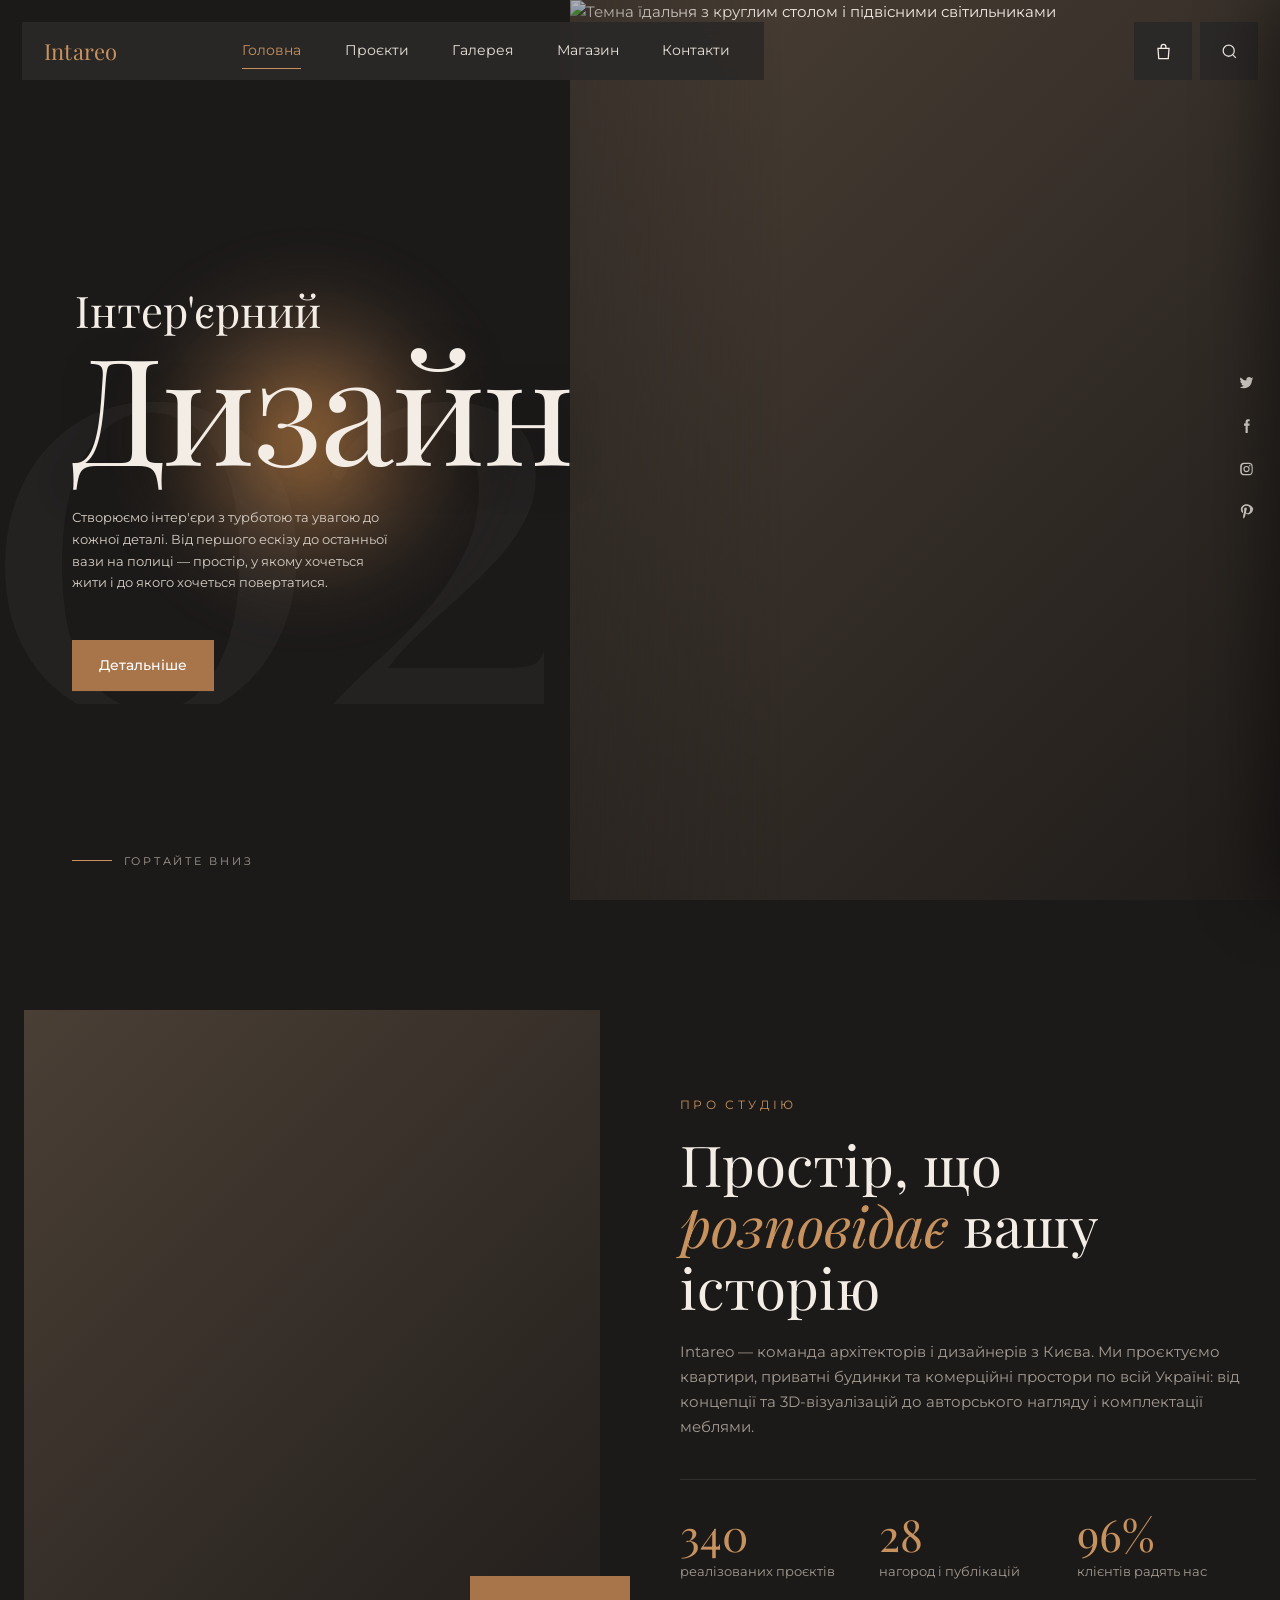
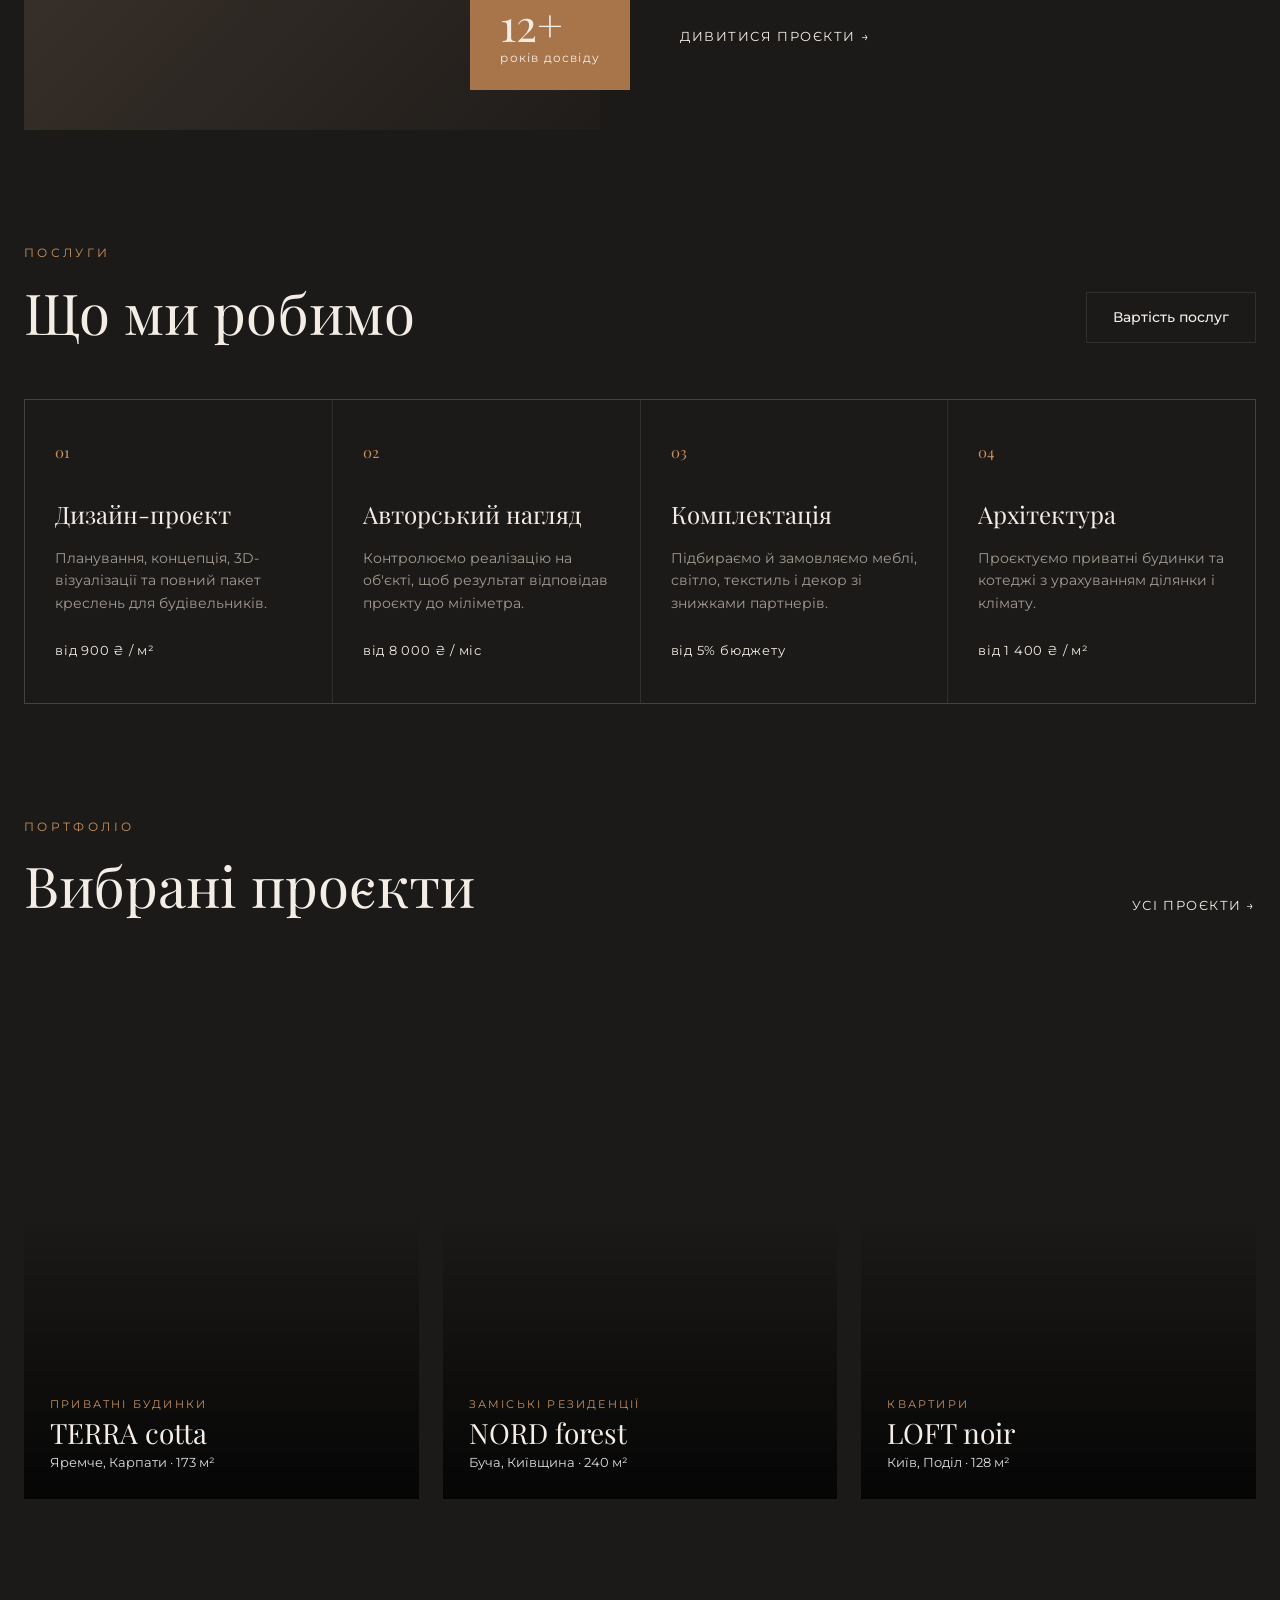
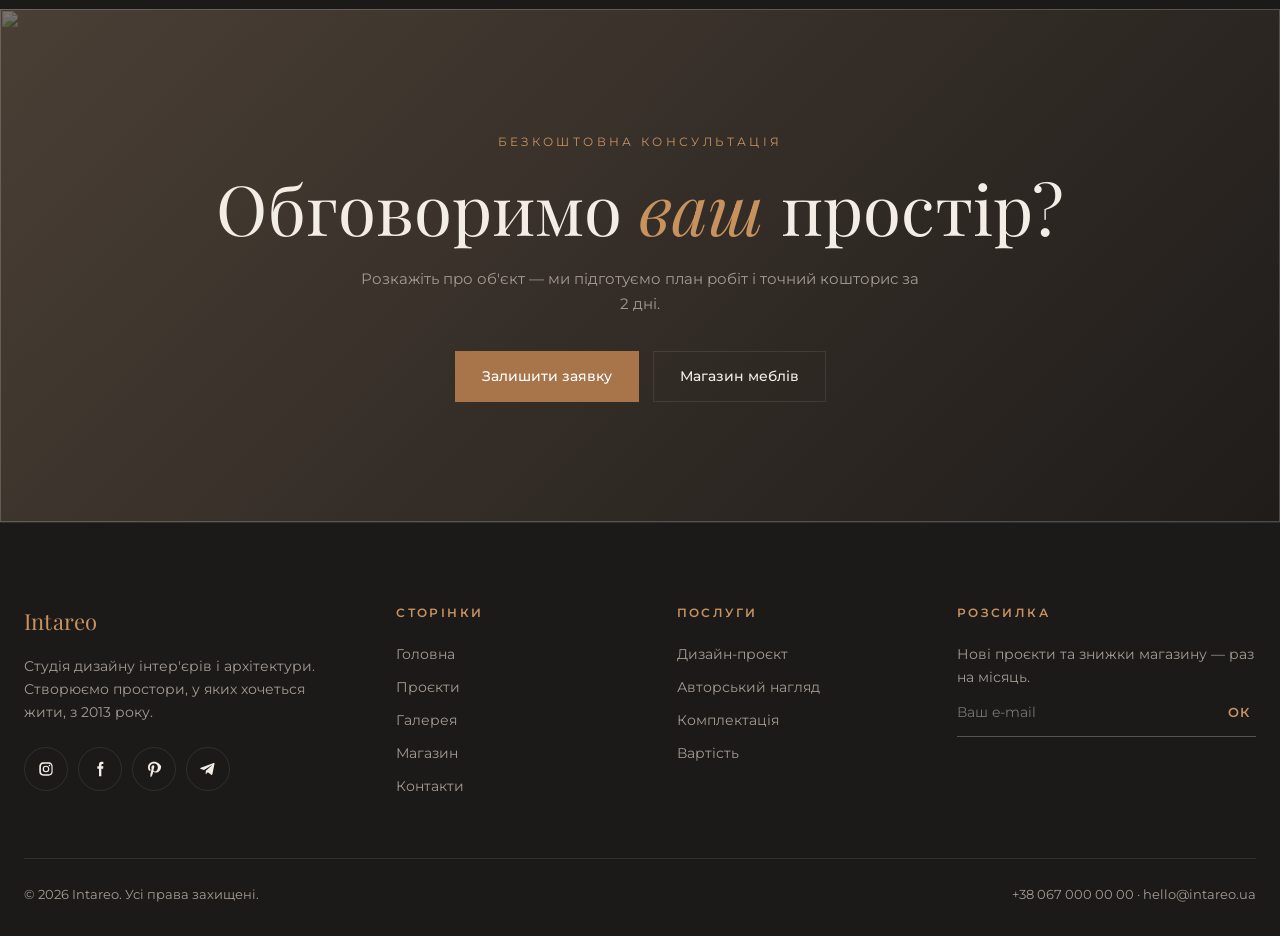
==== index.html @ 6503f54c "Intareo: 5-page interior design studio site Co-Authored-By: Claude Opus 5.5 <noreply@anthropic.com>" ====
<!DOCTYPE html>
<html lang="uk">
<head>
<meta charset="UTF-8">
<meta name="viewport" content="width=device-width, initial-scale=1">
<title>Intareo — дизайн інтер'єру та архітектура</title>
<meta name="description" content="Студія дизайну інтер'єрів Intareo: дизайн-проєкти, авторський нагляд, комплектація меблями. Київ.">
<link rel="preconnect" href="https://fonts.googleapis.com">
<link rel="preconnect" href="https://fonts.gstatic.com" crossorigin>
<link href="https://fonts.googleapis.com/css2?family=Great+Vibes&family=Montserrat:wght@300;400;500;600;700&family=Playfair+Display:ital,wght@0,400;0,500;1,400&display=swap" rel="stylesheet">
<link rel="icon" href="favicon.svg" type="image/svg+xml">
<link rel="stylesheet" href="css/style.css">
</head>
<body data-page="home">
<div id="header"></div>

<main>
  <!-- HERO (референс 1) -->
  <section class="hero">
    <div class="hero-left">
      <span class="hero-num" aria-hidden="true">02</span>
      <div class="hero-glow" aria-hidden="true"></div>
      <div class="hero-content">
        <p class="hero-sub">Інтер'єрний</p>
        <h1 class="hero-title">Дизайн</h1>
        <p class="hero-text">Створюємо інтер'єри з турботою та увагою до кожної деталі. Від першого ескізу до останньої вази на полиці — простір, у якому хочеться жити і до якого хочеться повертатися.</p>
        <a class="btn" href="#about">Детальніше</a>
      </div>
      <div class="scroll-hint"><i></i>Гортайте вниз</div>
    </div>
    <div class="hero-right ph">
      <img src="https://images.unsplash.com/photo-1617806118233-18e1de247200?auto=format&fit=crop&w=1800&q=80" alt="Темна їдальня з круглим столом і підвісними світильниками">
    </div>
  </section>

  <!-- ABOUT -->
  <section class="section" id="about">
    <div class="container about">
      <div class="about-img ph reveal">
        <img src="https://images.unsplash.com/photo-1618221195710-dd6b41faaea6?auto=format&fit=crop&w=1100&q=80" alt="Світла вітальня від студії Intareo" loading="lazy">
        <div class="tag">12+<small>років досвіду</small></div>
      </div>
      <div class="reveal">
        <span class="eyebrow">Про студію</span>
        <h2 class="h2">Простір, що <em>розповідає</em> вашу історію</h2>
        <p class="lead">Intareo — команда архітекторів і дизайнерів з Києва. Ми проєктуємо квартири, приватні будинки та комерційні простори по всій Україні: від концепції та 3D-візуалізацій до авторського нагляду і комплектації меблями.</p>
        <div class="stats">
          <div><b>340</b><span>реалізованих проєктів</span></div>
          <div><b>28</b><span>нагород і публікацій</span></div>
          <div><b>96%</b><span>клієнтів радять нас</span></div>
        </div>
        <a class="link-arrow" href="projects.html">Дивитися проєкти →</a>
      </div>
    </div>
  </section>

  <!-- SERVICES -->
  <section class="section" id="services" style="padding-top:0">
    <div class="container">
      <div class="sec-head reveal">
        <div><span class="eyebrow">Послуги</span><h2 class="h2" style="margin:0">Що ми робимо</h2></div>
        <a class="btn btn--ghost" href="projects.html#pricing">Вартість послуг</a>
      </div>
      <div class="services reveal">
        <div class="service"><span class="num">01</span><h3>Дизайн-проєкт</h3><p>Планування, концепція, 3D-візуалізації та повний пакет креслень для будівельників.</p><span class="price">від 900 ₴ / м²</span></div>
        <div class="service"><span class="num">02</span><h3>Авторський нагляд</h3><p>Контролюємо реалізацію на об'єкті, щоб результат відповідав проєкту до міліметра.</p><span class="price">від 8 000 ₴ / міс</span></div>
        <div class="service"><span class="num">03</span><h3>Комплектація</h3><p>Підбираємо й замовляємо меблі, світло, текстиль і декор зі знижками партнерів.</p><span class="price">від 5% бюджету</span></div>
        <div class="service"><span class="num">04</span><h3>Архітектура</h3><p>Проєктуємо приватні будинки та котеджі з урахуванням ділянки і клімату.</p><span class="price">від 1 400 ₴ / м²</span></div>
      </div>
    </div>
  </section>

  <!-- PROJECTS -->
  <section class="section" style="padding-top:0">
    <div class="container">
      <div class="sec-head reveal">
        <div><span class="eyebrow">Портфоліо</span><h2 class="h2" style="margin:0">Вибрані проєкти</h2></div>
        <a class="link-arrow" href="projects.html">Усі проєкти →</a>
      </div>
      <div class="pcards" id="homeProjects"></div>
    </div>
  </section>

  <!-- CTA -->
  <section class="cta ph">
    <img src="https://images.unsplash.com/photo-1600210492486-724fe5c67fb0?auto=format&fit=crop&w=1800&q=70" alt="" loading="lazy">
    <div class="container reveal">
      <span class="eyebrow">Безкоштовна консультація</span>
      <h2 class="h2">Обговоримо <em>ваш</em> простір?</h2>
      <p class="lead" style="margin:0 auto 34px">Розкажіть про об'єкт — ми підготуємо план робіт і точний кошторис за 2 дні.</p>
      <a class="btn" href="contact.html#form">Залишити заявку</a>
      <a class="btn btn--ghost" href="shop.html" style="margin-left:10px">Магазин меблів</a>
    </div>
  </section>
</main>

<div id="footer"></div>
<script src="js/main.js"></script>
</body>
</html>
---- css/style.css ----
/* ============ INTAREO — interior & architecture studio ============ */
:root{
  --bg:#1c1a19; --bg2:#232120; --panel:#2b2928; --panel2:#333130;
  --line:rgba(255,255,255,.09); --text:#f3ede6; --muted:#a39b92;
  --accent:#a8744a; --accent2:#c8925f; --cream:#f2e6d8;
  --serif:'Playfair Display',Georgia,serif;
  --sans:'Montserrat',system-ui,-apple-system,Segoe UI,sans-serif;
  --script:'Great Vibes',cursive;
  --ease:cubic-bezier(.2,.7,.2,1);
}
*{box-sizing:border-box;margin:0;padding:0}
html{scroll-behavior:smooth}
body{background:var(--bg);color:var(--text);font-family:var(--sans);font-size:15px;line-height:1.65;overflow-x:hidden;-webkit-font-smoothing:antialiased}
body.lock{overflow:hidden}
img{display:block;max-width:100%}
a{color:inherit;text-decoration:none}
button,input,select,textarea{font:inherit;color:inherit}
button{background:none;border:0;cursor:pointer}
.ph{background:#3a332d linear-gradient(135deg,#4a3f35,#1f1c1a)}
img.broken{opacity:0}
.container{width:min(1240px,100% - 48px);margin-inline:auto}
.section{padding:110px 0}
.eyebrow{display:inline-block;font-size:12px;letter-spacing:.28em;text-transform:uppercase;color:var(--accent2);margin-bottom:18px}
.h2{font-family:var(--serif);font-weight:400;font-size:clamp(34px,4.4vw,60px);line-height:1.1;margin-bottom:22px}
.h2 em{font-style:italic;color:var(--accent2)}
.lead{color:var(--muted);max-width:560px}
.sec-head{display:flex;justify-content:space-between;align-items:flex-end;gap:30px;margin-bottom:56px;flex-wrap:wrap}

/* buttons */
.btn{display:inline-flex;align-items:center;gap:10px;background:var(--accent);color:#fff;padding:13px 26px;font-size:14px;font-weight:500;transition:background .25s,transform .25s;border:1px solid var(--accent)}
.btn:hover{background:var(--accent2);border-color:var(--accent2);transform:translateY(-2px)}
.btn--ghost{background:transparent;color:var(--text);border-color:var(--line)}
.btn--ghost:hover{background:var(--text);color:var(--bg);border-color:var(--text)}
.btn--block{width:100%;justify-content:center}
.link-arrow{display:inline-flex;align-items:center;gap:10px;font-size:13px;letter-spacing:.12em;text-transform:uppercase;transition:gap .25s,color .25s}
.link-arrow:hover{gap:16px;color:var(--accent2)}

/* ============ HEADER (variant 1) ============ */
.site-header{position:fixed;top:22px;left:22px;right:22px;z-index:50;display:flex;justify-content:space-between;align-items:flex-start;pointer-events:none;transition:top .35s var(--ease)}
.site-header>*{pointer-events:auto}
.hbar{display:flex;align-items:center;justify-content:space-between;width:min(800px,58vw);height:58px;padding:0 34px 0 22px;background:rgba(43,41,40,.94);backdrop-filter:blur(10px);transition:box-shadow .3s}
.logo{font-family:var(--serif);font-size:22px;color:var(--accent2);letter-spacing:.01em}
.nav{display:flex;gap:clamp(18px,3.4vw,56px)}
.nav a{font-size:14px;color:#e9e2da;position:relative;padding:4px 0;transition:color .2s}
.nav a::after{content:"";position:absolute;left:0;bottom:-2px;width:100%;height:1px;background:var(--accent2);transform:scaleX(0);transform-origin:left;transition:transform .3s var(--ease)}
.nav a:hover,.nav a.active{color:var(--accent2)}
.nav a:hover::after,.nav a.active::after{transform:scaleX(1)}
.hactions{display:flex;gap:8px}
.hbtn{width:58px;height:58px;display:grid;place-items:center;background:rgba(43,41,40,.94);backdrop-filter:blur(10px);position:relative;transition:background .25s}
.hbtn:hover{background:var(--accent)}
.hbtn svg{width:19px;height:19px}
.badge{position:absolute;top:10px;right:9px;min-width:17px;height:17px;padding:0 4px;border-radius:9px;background:var(--accent2);color:#fff;font-size:10px;font-weight:600;display:grid;place-items:center;transition:transform .3s}
.badge.bump{transform:scale(1.4)}
.badge[data-n="0"]{display:none}
.burger{display:none;width:40px;height:40px;flex-direction:column;justify-content:center;gap:6px;align-items:flex-end}
.burger span{display:block;height:1.5px;width:24px;background:var(--text);transition:transform .3s,opacity .3s,width .3s}
.burger span:last-child{width:16px}
.scrolled .site-header{top:10px}
.scrolled .hbar{box-shadow:0 12px 30px rgba(0,0,0,.35)}

/* socials (vertical, right) */
.socials{position:fixed;right:26px;top:50%;transform:translateY(-50%);z-index:40;display:flex;flex-direction:column;gap:18px}
.socials a{opacity:.9;transition:opacity .2s,transform .2s;display:block}
.socials a:hover{opacity:1;transform:scale(1.2);color:var(--accent2)}
.socials svg{width:15px;height:15px;fill:currentColor}

/* ============ HOME HERO (ref 1) ============ */
.hero{position:relative;display:grid;grid-template-columns:44.5% 1fr;height:100vh;min-height:640px;max-height:1000px;background:var(--bg)}
.hero-left{position:relative;overflow:visible;z-index:2}
.hero-num{position:absolute;left:-2vw;top:50%;transform:translateY(-46%);font-family:var(--serif);font-size:min(46vw,72vh);line-height:.8;color:rgba(255,255,255,.035);letter-spacing:-.04em;pointer-events:none;user-select:none;white-space:nowrap;overflow:hidden;max-width:100%}
.hero-glow{position:absolute;left:24%;top:30%;width:340px;height:340px;border-radius:50%;background:radial-gradient(circle,rgba(200,135,70,.85) 0%,rgba(168,116,74,.35) 35%,transparent 70%);filter:blur(30px);pointer-events:none;animation:glow 6s ease-in-out infinite alternate}
@keyframes glow{to{transform:translate(20px,-14px) scale(1.08);opacity:.85}}
.hero-content{position:absolute;left:clamp(24px,5.6vw,80px);top:50%;transform:translateY(-40%);width:max-content}
.hero-sub{font-family:var(--serif);font-size:clamp(30px,3.4vw,52px);line-height:1;margin-bottom:-.05em;padding-left:.08em}
.hero-title{font-family:var(--serif);font-weight:400;font-size:clamp(90px,11.6vw,186px);line-height:1;letter-spacing:-.015em;white-space:nowrap;text-shadow:0 10px 40px rgba(0,0,0,.25)}
.hero-text{max-width:320px;font-size:12.5px;line-height:1.75;color:#d8d0c7;margin:28px 0 46px}
.hero-right{position:relative;overflow:hidden}
.hero-right img{width:100%;height:100%;object-fit:cover;transform:scale(1.06);animation:heroZoom 14s ease-out forwards}
@keyframes heroZoom{to{transform:scale(1)}}
.hero-right::after{content:"";position:absolute;inset:0;background:linear-gradient(90deg,rgba(28,26,25,.35),transparent 30%)}
.scroll-hint{position:absolute;left:clamp(24px,5.6vw,80px);bottom:30px;font-size:11px;letter-spacing:.25em;text-transform:uppercase;color:var(--muted);display:flex;align-items:center;gap:12px;z-index:3}
.scroll-hint i{display:block;width:40px;height:1px;background:var(--muted);position:relative;overflow:hidden}
.scroll-hint i::after{content:"";position:absolute;inset:0;background:var(--accent2);animation:line 2s infinite}
@keyframes line{from{transform:translateX(-100%)}to{transform:translateX(100%)}}

/* about */
.about{display:grid;grid-template-columns:1fr 1fr;gap:80px;align-items:center}
.about-img{position:relative;aspect-ratio:4/5}
.about-img img{width:100%;height:100%;object-fit:cover}
.about-img .tag{position:absolute;right:-30px;bottom:40px;background:var(--accent);padding:26px 30px;font-family:var(--serif);font-size:44px;line-height:1}
.about-img .tag small{display:block;font-family:var(--sans);font-size:12px;letter-spacing:.1em;margin-top:6px}
.stats{display:grid;grid-template-columns:repeat(3,1fr);gap:20px;margin:40px 0;border-top:1px solid var(--line);padding-top:30px}
.stats b{display:block;font-family:var(--serif);font-size:44px;font-weight:400;color:var(--accent2);line-height:1.1}
.stats span{font-size:13px;color:var(--muted)}

/* services */
.services{display:grid;grid-template-columns:repeat(4,1fr);gap:1px;background:var(--line);border:1px solid var(--line)}
.service{background:var(--bg);padding:40px 30px;transition:background .3s;cursor:default}
.service:hover{background:var(--panel)}
.service .num{font-family:var(--serif);font-size:15px;color:var(--accent2)}
.service h3{font-family:var(--serif);font-weight:400;font-size:24px;margin:30px 0 12px}
.service p{font-size:13.5px;color:var(--muted);margin-bottom:24px}
.service .price{font-size:13px;letter-spacing:.06em}

/* project cards */
.pcards{display:grid;grid-template-columns:repeat(3,1fr);gap:24px}
.pcard{position:relative;overflow:hidden;aspect-ratio:3/4;display:block;cursor:pointer}
.pcard img{width:100%;height:100%;object-fit:cover;transition:transform .8s var(--ease)}
.pcard:hover img{transform:scale(1.07)}
.pcard::after{content:"";position:absolute;inset:0;background:linear-gradient(180deg,transparent 45%,rgba(0,0,0,.8))}
.pcard .info{position:absolute;left:26px;right:26px;bottom:24px;z-index:2}
.pcard .info small{font-size:11px;letter-spacing:.2em;text-transform:uppercase;color:var(--accent2)}
.pcard .info h3{font-family:var(--serif);font-weight:400;font-size:28px;line-height:1.2}
.pcard .info span{font-size:13px;color:#ddd}
.pcard.is-active{outline:2px solid var(--accent2);outline-offset:4px}

/* CTA */
.cta{position:relative;overflow:hidden;padding:120px 0;text-align:center}
.cta img{position:absolute;inset:0;width:100%;height:100%;object-fit:cover;opacity:.28}
.cta .container{position:relative}
.cta .h2{font-size:clamp(38px,5.4vw,76px)}

/* ============ PAGE HERO (inner pages) ============ */
.page-hero{position:relative;padding:190px 0 80px;overflow:hidden}
.page-hero .bignum{position:absolute;right:4vw;top:50%;transform:translateY(-40%);font-family:var(--serif);font-size:min(30vw,380px);line-height:.8;color:rgba(255,255,255,.035);pointer-events:none}
.page-hero .glow{position:absolute;left:10%;top:40%;width:300px;height:300px;border-radius:50%;background:radial-gradient(circle,rgba(200,135,70,.5),transparent 70%);filter:blur(40px)}
.page-hero h1{position:relative;font-family:var(--serif);font-weight:400;font-size:clamp(60px,9vw,140px);line-height:1}
.page-hero h1 small{display:block;font-size:.32em;margin-bottom:6px}
.page-hero p{position:relative;color:var(--muted);max-width:520px;margin-top:20px}
.crumbs{position:relative;font-size:12px;letter-spacing:.15em;text-transform:uppercase;color:var(--muted);margin-bottom:26px}
.crumbs a:hover{color:var(--accent2)}

/* ============ GALLERY ============ */
.filters{display:flex;flex-wrap:wrap;gap:10px;margin-bottom:40px}
.chip{padding:10px 20px;border:1px solid var(--line);font-size:13px;transition:all .25s}
.chip:hover{border-color:var(--accent2);color:var(--accent2)}
.chip.active{background:var(--accent);border-color:var(--accent);color:#fff}
.masonry{columns:3;column-gap:20px}
.gitem{break-inside:avoid;margin-bottom:20px;position:relative;overflow:hidden;cursor:zoom-in;display:block;width:100%;text-align:left}
.gitem img{width:100%;height:auto;transition:transform .7s var(--ease)}
.gitem:hover img{transform:scale(1.05)}
.gitem .cap{position:absolute;left:0;right:0;bottom:0;padding:40px 20px 16px;background:linear-gradient(transparent,rgba(0,0,0,.75));opacity:0;transform:translateY(10px);transition:all .35s}
.gitem:hover .cap{opacity:1;transform:none}
.gitem .cap b{display:block;font-family:var(--serif);font-weight:400;font-size:20px}
.gitem .cap span{font-size:12px;color:var(--accent2);letter-spacing:.1em;text-transform:uppercase}
.gitem.hide{display:none}

.lightbox{position:fixed;inset:0;z-index:100;background:rgba(10,9,9,.95);display:flex;align-items:center;justify-content:center;opacity:0;visibility:hidden;transition:opacity .3s,visibility .3s}
.lightbox.open{opacity:1;visibility:visible}
.lightbox img{max-width:86vw;max-height:80vh;object-fit:contain;box-shadow:0 30px 80px rgba(0,0,0,.6)}
.lb-cap{position:absolute;bottom:26px;left:0;right:0;text-align:center;font-family:var(--serif);font-size:20px}
.lb-cap small{display:block;font-family:var(--sans);font-size:12px;color:var(--muted);letter-spacing:.15em}
.lb-btn{position:absolute;width:56px;height:56px;display:grid;place-items:center;border:1px solid var(--line);transition:background .25s}
.lb-btn:hover{background:var(--accent);border-color:var(--accent)}
.lb-btn svg{width:20px;height:20px}
.lb-close{top:24px;right:24px}
.lb-prev{left:24px;top:50%;transform:translateY(-50%)}
.lb-next{right:24px;top:50%;transform:translateY(-50%)}

/* ============ SHOP ============ */
.shopbar{display:flex;justify-content:space-between;align-items:center;gap:20px;flex-wrap:wrap;margin-bottom:40px}
.shopbar .filters{margin:0}
.select{background:var(--panel);border:1px solid var(--line);padding:11px 16px;font-size:13px;outline:none;cursor:pointer}
.products{display:grid;grid-template-columns:repeat(4,1fr);gap:24px}
.product{background:var(--bg2);display:flex;flex-direction:column;transition:transform .35s var(--ease)}
.product:hover{transform:translateY(-6px)}
.product .pimg{position:relative;aspect-ratio:1;overflow:hidden}
.product .pimg img{width:100%;height:100%;object-fit:cover;transition:transform .7s var(--ease)}
.product:hover .pimg img{transform:scale(1.06)}
.product .ptag{position:absolute;top:14px;left:14px;background:var(--accent);font-size:11px;padding:4px 10px;letter-spacing:.08em;text-transform:uppercase}
.product .pbody{padding:20px 20px 22px;display:flex;flex-direction:column;flex:1}
.product .pcat{font-size:11px;letter-spacing:.18em;text-transform:uppercase;color:var(--muted)}
.product h3{font-family:var(--serif);font-weight:400;font-size:21px;margin:4px 0 14px}
.product .prow{display:flex;justify-content:space-between;align-items:center;margin-top:auto;gap:10px}
.product .price{font-size:16px;font-weight:600}
.product .price s{font-size:12px;color:var(--muted);font-weight:400;margin-left:6px}
.addbtn{padding:10px 14px;font-size:12.5px;background:transparent;border:1px solid var(--accent);color:var(--accent2);transition:all .25s;white-space:nowrap}
.addbtn:hover,.addbtn.added{background:var(--accent);color:#fff}
.empty{grid-column:1/-1;text-align:center;color:var(--muted);padding:60px 0}

/* cart drawer */
.overlay{position:fixed;inset:0;z-index:90;background:rgba(0,0,0,.55);opacity:0;visibility:hidden;transition:all .3s}
.overlay.open{opacity:1;visibility:visible}
.drawer{position:fixed;top:0;right:0;bottom:0;z-index:95;width:min(430px,100%);background:var(--bg2);display:flex;flex-direction:column;transform:translateX(100%);transition:transform .4s var(--ease);box-shadow:-20px 0 60px rgba(0,0,0,.4)}
.drawer.open{transform:none}
.drawer-head{display:flex;justify-content:space-between;align-items:center;padding:26px 28px;border-bottom:1px solid var(--line)}
.drawer-head h3{font-family:var(--serif);font-weight:400;font-size:26px}
.xbtn{width:40px;height:40px;display:grid;place-items:center;border:1px solid var(--line);transition:background .2s}
.xbtn:hover{background:var(--accent);border-color:var(--accent)}
.xbtn svg{width:16px;height:16px}
.drawer-body{flex:1;overflow-y:auto;padding:10px 28px}
.citem{display:grid;grid-template-columns:72px 1fr auto;gap:14px;align-items:center;padding:16px 0;border-bottom:1px solid var(--line)}
.citem img{width:72px;height:72px;object-fit:cover}
.citem h4{font-family:var(--serif);font-weight:400;font-size:17px;line-height:1.2}
.citem .cp{font-size:13px;color:var(--muted)}
.qty{display:inline-flex;align-items:center;border:1px solid var(--line);margin-top:6px}
.qty button{width:28px;height:28px;transition:background .2s}
.qty button:hover{background:var(--accent)}
.qty span{min-width:28px;text-align:center;font-size:13px}
.rm{font-size:12px;color:var(--muted);text-decoration:underline;transition:color .2s}
.rm:hover{color:#e07a5f}
.cart-empty{text-align:center;color:var(--muted);padding:60px 0}
.cart-empty .btn{margin-top:20px}
.drawer-foot{padding:22px 28px 28px;border-top:1px solid var(--line)}
.total{display:flex;justify-content:space-between;font-size:18px;margin-bottom:18px}
.total b{font-family:var(--serif);font-size:24px;font-weight:400;color:var(--accent2)}
.checkout{display:none;gap:10px;flex-direction:column;margin-bottom:14px}
.checkout.show{display:flex}

/* ============ FORMS ============ */
.field{display:flex;flex-direction:column;gap:6px;margin-bottom:18px}
.field label{font-size:12px;letter-spacing:.12em;text-transform:uppercase;color:var(--muted)}
.input{width:100%;background:transparent;border:0;border-bottom:1px solid rgba(255,255,255,.2);padding:12px 0;outline:none;font-size:15px;transition:border-color .25s}
.input:focus{border-color:var(--accent2)}
select.input{cursor:pointer}
select.input option{background:var(--bg2)}
textarea.input{resize:vertical;min-height:110px}
.input.err{border-color:#e07a5f}
.ferr{font-size:12px;color:#e07a5f;min-height:0}
.check{display:flex;gap:10px;align-items:flex-start;font-size:13px;color:var(--muted);margin:6px 0 24px;cursor:pointer}
.check input{accent-color:var(--accent);margin-top:4px}
.check.err{color:#e07a5f}
.row2{display:grid;grid-template-columns:1fr 1fr;gap:24px}
.drawer .input{border:1px solid rgba(255,255,255,.15);padding:11px 14px;font-size:14px}

/* ============ CONTACT ============ */
.contact-grid{display:grid;grid-template-columns:.9fr 1.1fr;gap:80px}
.cinfo{display:flex;flex-direction:column;gap:30px}
.cinfo-item small{display:block;font-size:12px;letter-spacing:.18em;text-transform:uppercase;color:var(--accent2);margin-bottom:6px}
.cinfo-item a,.cinfo-item p{font-family:var(--serif);font-size:24px;line-height:1.35}
.cinfo-item a:hover{color:var(--accent2)}
.soc-row{display:flex;gap:10px}
.soc-row a{width:44px;height:44px;border:1px solid var(--line);border-radius:50%;display:grid;place-items:center;transition:all .25s}
.soc-row a:hover{background:var(--accent);border-color:var(--accent)}
.soc-row svg{width:16px;height:16px;fill:currentColor}
.form-card{background:var(--bg2);padding:50px}
.form-card h3{font-family:var(--serif);font-weight:400;font-size:32px;margin-bottom:8px}
.form-card>p{color:var(--muted);margin-bottom:30px;font-size:14px}
.success{display:none;text-align:center;padding:40px 0}
.success.show{display:block}
.success .ok{width:76px;height:76px;border-radius:50%;background:var(--accent);display:grid;place-items:center;margin:0 auto 22px}
.success .ok svg{width:34px;height:34px}
.map{margin-top:90px;height:420px;filter:grayscale(1) invert(.92) contrast(.85);border:0;width:100%}
.faq{max-width:860px;margin-inline:auto}
.faq-item{border-bottom:1px solid var(--line)}
.faq-q{width:100%;display:flex;justify-content:space-between;align-items:center;gap:20px;text-align:left;padding:24px 0;font-family:var(--serif);font-size:21px;transition:color .2s}
.faq-q:hover{color:var(--accent2)}
.faq-q i{flex:none;width:30px;height:30px;border:1px solid var(--line);border-radius:50%;position:relative;transition:transform .3s,background .3s}
.faq-q i::before,.faq-q i::after{content:"";position:absolute;left:50%;top:50%;width:11px;height:1px;background:currentColor;transform:translate(-50%,-50%)}
.faq-q i::after{transform:translate(-50%,-50%) rotate(90deg)}
.faq-item.open .faq-q i{transform:rotate(45deg);background:var(--accent);border-color:var(--accent)}
.faq-a{display:grid;grid-template-rows:0fr;transition:grid-template-rows .35s var(--ease)}
.faq-a>div{overflow:hidden;color:var(--muted)}
.faq-item.open .faq-a{grid-template-rows:1fr}
.faq-a p{padding-bottom:24px}

/* ============ PROJECTS PAGE (ref 2) ============ */
.page-projects .socials{display:none}
.pill-header{position:absolute;top:44px;left:44px;right:44px;z-index:50;display:grid;grid-template-columns:1fr auto 1fr;align-items:center;gap:20px}
.pills{display:flex;gap:8px}
.pill{height:38px;padding:0 20px;display:inline-flex;align-items:center;border:1px solid rgba(255,255,255,.6);border-radius:30px;font-size:10.5px;font-weight:600;letter-spacing:.06em;text-transform:uppercase;color:#fff;transition:all .25s;white-space:nowrap}
.pill:hover{background:rgba(255,255,255,.14)}
.pill.active{background:#fff;color:#1c1a19;border-color:#fff}
.plogo{display:flex;align-items:center;gap:10px;color:#fff}
.plogo .grid{display:grid;grid-template-columns:repeat(3,7px);gap:3px}
.plogo .grid i{width:7px;height:7px;background:#fff;display:block}
.plogo b{font-size:13px;font-weight:700;letter-spacing:.04em;line-height:1}
.plogo small{display:block;font-family:var(--serif);font-style:italic;font-size:12px;font-weight:400}
.pright{display:flex;justify-content:flex-end;align-items:center;gap:34px;font-size:10.5px;font-weight:600;letter-spacing:.06em;text-transform:uppercase;color:#fff}
.pright a{display:inline-flex;align-items:center;gap:10px;transition:color .2s}
.pright a:hover{color:var(--cream)}
.pright a:hover svg{transform:translateX(5px)}
.pright svg{width:30px;height:12px;transition:transform .25s}
.pill-header .burger{display:none}

.terra{padding:16px;background:var(--bg)}
.terra-frame{position:relative;height:calc(100vh - 32px);min-height:660px;max-height:980px;border-radius:26px;overflow:hidden;background:#2b2b2c}
.t-layer{position:absolute;inset:0}
.t-layer img{width:100%;height:100%;object-fit:cover;object-position:center 60%}
.t-layer::after{content:"";position:absolute;inset:0;background:linear-gradient(180deg,rgba(20,20,22,.55) 0%,rgba(20,20,22,.2) 40%,rgba(20,20,22,.35) 80%,rgba(20,20,22,.75) 100%)}
.t-front{clip-path:inset(54% 0 0 0);z-index:3}
.t-big{position:absolute;z-index:2;left:50%;top:23%;transform:translateX(-50%);font-family:var(--sans);font-weight:500;font-size:clamp(110px,22.5vw,350px);line-height:.78;letter-spacing:-.025em;color:var(--cream);white-space:nowrap;pointer-events:none}
.t-script{position:absolute;z-index:4;right:7%;top:51%;font-family:var(--script);font-size:clamp(70px,10.5vw,170px);line-height:1;color:var(--cream);pointer-events:none;text-shadow:0 6px 30px rgba(0,0,0,.35)}
.t-studio{position:absolute;z-index:4;left:7.5%;top:20%;font-size:11px;color:rgba(255,255,255,.8)}
.t-year{position:absolute;z-index:4;left:59%;top:18.5%;font-size:11px;line-height:1.5;color:rgba(255,255,255,.8)}
.t-tags{position:absolute;z-index:4;right:3.5%;top:21%;font-size:11px;line-height:1.75;color:#fff;list-style:none}
.t-tags li::before{content:"— "}
.t-info{position:absolute;z-index:5;left:29%;top:64%;padding:16px 18px;min-width:250px;border:1px solid rgba(255,255,255,.25);border-radius:12px;background:rgba(40,40,42,.35);backdrop-filter:blur(10px);font-size:10.5px;line-height:1.6;color:#e8e8e8}
.t-info b{color:#fff}
.t-desc{position:absolute;z-index:5;right:3.5%;bottom:5%;display:grid;grid-template-columns:1fr 1fr;gap:30px;width:min(560px,44%);font-size:10.5px;line-height:1.6;color:rgba(255,255,255,.85)}
.t-social{position:absolute;z-index:5;left:3%;bottom:5%;display:flex;gap:14px}
.t-social a{width:22px;height:22px;display:grid;place-items:center;color:#fff;transition:transform .2s,color .2s}
.t-social a:hover{transform:scale(1.2);color:var(--cream)}
.t-social svg{width:20px;height:20px;fill:currentColor}
.t-dot{position:absolute;z-index:6;width:14px;height:14px;border-radius:50%;background:rgba(255,255,255,.85);box-shadow:0 0 0 4px rgba(255,255,255,.25)}
.t-dot::before{content:"";position:absolute;inset:-6px;border-radius:50%;border:1px solid rgba(255,255,255,.6);animation:pulse 2s infinite}
@keyframes pulse{from{transform:scale(.6);opacity:1}to{transform:scale(1.8);opacity:0}}
.t-dot .tip{position:absolute;bottom:26px;left:50%;transform:translate(-50%,6px);background:rgba(25,25,27,.9);backdrop-filter:blur(6px);padding:8px 12px;border-radius:8px;font-size:11px;white-space:nowrap;opacity:0;visibility:hidden;transition:all .25s;color:#fff}
.t-dot:hover .tip,.t-dot.open .tip{opacity:1;visibility:visible;transform:translate(-50%,0)}
.t-arcs{position:absolute;z-index:4;left:0;bottom:-60px;width:320px;height:200px;pointer-events:none}
.t-arcs i{position:absolute;border-radius:50%;background:#2a2a2c}
.t-nav{position:absolute;z-index:6;left:50%;bottom:4.5%;transform:translateX(-50%);display:flex;align-items:center;gap:14px;font-size:12px;letter-spacing:.1em;color:#fff}
.t-nav button{width:38px;height:38px;border-radius:50%;border:1px solid rgba(255,255,255,.5);display:grid;place-items:center;transition:all .25s}
.t-nav button:hover{background:#fff;color:#1c1a19}
.t-nav svg{width:14px;height:14px}
.t-anim{transition:opacity .45s,transform .6s var(--ease)}
.t-swap .t-anim{opacity:0}
.t-swap .t-big{transform:translate(-50%,20px)}
.t-swap .t-layer img{transform:scale(1.04)}
.t-layer img{transition:transform 1.2s var(--ease)}

/* pricing */
.plans{display:grid;grid-template-columns:repeat(3,1fr);gap:24px}
.plan{border:1px solid var(--line);padding:44px 36px;display:flex;flex-direction:column;transition:border-color .3s,transform .3s}
.plan:hover{border-color:var(--accent);transform:translateY(-6px)}
.plan.featured{background:var(--bg2);border-color:var(--accent)}
.plan small{font-size:12px;letter-spacing:.2em;text-transform:uppercase;color:var(--accent2)}
.plan h3{font-family:var(--serif);font-weight:400;font-size:30px;margin:10px 0 6px}
.plan .pp{font-family:var(--serif);font-size:44px;line-height:1.1;margin:16px 0 4px}
.plan .pp span{font-family:var(--sans);font-size:14px;color:var(--muted)}
.plan ul{list-style:none;margin:24px 0 34px;display:flex;flex-direction:column;gap:12px;font-size:14px;color:#d6cec5}
.plan li::before{content:"✓";color:var(--accent2);margin-right:10px}
.plan .btn{margin-top:auto;justify-content:center}

/* ============ SEARCH ============ */
.search{position:fixed;inset:0;z-index:110;background:rgba(22,20,19,.97);display:flex;flex-direction:column;align-items:center;padding:16vh 24px 40px;opacity:0;visibility:hidden;transition:all .3s}
.search.open{opacity:1;visibility:visible}
.search .xbtn{position:absolute;top:24px;right:24px;width:56px;height:56px}
.search-box{width:min(760px,100%);position:relative}
.search-box input{width:100%;background:transparent;border:0;border-bottom:1px solid rgba(255,255,255,.3);font-family:var(--serif);font-size:clamp(28px,4vw,48px);padding:12px 50px 12px 0;outline:none}
.search-box input:focus{border-color:var(--accent2)}
.search-box svg{position:absolute;right:0;top:50%;transform:translateY(-50%);width:28px;height:28px;color:var(--muted)}
.search-hint{width:min(760px,100%);font-size:12px;color:var(--muted);margin-top:12px;letter-spacing:.05em}
.results{width:min(760px,100%);margin-top:30px;overflow-y:auto;max-height:52vh}
.res{display:flex;justify-content:space-between;align-items:center;gap:20px;padding:16px 4px;border-bottom:1px solid var(--line);transition:padding .25s,color .25s}
.res:hover,.res.focus{padding-left:14px;color:var(--accent2)}
.res b{font-family:var(--serif);font-weight:400;font-size:20px}
.res small{font-size:11px;letter-spacing:.15em;text-transform:uppercase;color:var(--muted)}
.res-empty{color:var(--muted);padding:20px 4px}

/* ============ FOOTER ============ */
.footer{border-top:1px solid var(--line);padding:80px 0 30px;background:var(--bg)}
.fgrid{display:grid;grid-template-columns:1.4fr 1fr 1fr 1.3fr;gap:50px}
.fgrid h4{font-size:12px;letter-spacing:.2em;text-transform:uppercase;color:var(--accent2);margin-bottom:20px;font-weight:600}
.fgrid ul{list-style:none;display:flex;flex-direction:column;gap:10px;font-size:14px;color:var(--muted)}
.fgrid ul a:hover{color:var(--text)}
.fabout p{color:var(--muted);font-size:14px;margin:16px 0 22px;max-width:300px}
.subscribe{display:flex;border-bottom:1px solid rgba(255,255,255,.25)}
.subscribe input{flex:1;background:transparent;border:0;outline:none;padding:12px 0;font-size:14px;min-width:0}
.subscribe button{padding:0 6px;color:var(--accent2);font-size:13px;font-weight:600;letter-spacing:.08em;text-transform:uppercase}
.subscribe button:hover{color:var(--text)}
.fbottom{display:flex;justify-content:space-between;gap:20px;flex-wrap:wrap;margin-top:60px;padding-top:26px;border-top:1px solid var(--line);font-size:12.5px;color:var(--muted)}
.totop{position:fixed;right:22px;bottom:22px;z-index:45;width:50px;height:50px;background:var(--accent);display:grid;place-items:center;opacity:0;visibility:hidden;transform:translateY(10px);transition:all .3s}
.totop.show{opacity:1;visibility:visible;transform:none}
.totop:hover{background:var(--accent2)}
.totop svg{width:18px;height:18px}

/* toast */
.toast{position:fixed;left:50%;bottom:30px;z-index:200;transform:translate(-50%,30px);background:var(--cream);color:#1c1a19;padding:14px 24px;font-size:14px;font-weight:500;box-shadow:0 20px 50px rgba(0,0,0,.4);opacity:0;visibility:hidden;transition:all .35s var(--ease);max-width:calc(100% - 40px);text-align:center}
.toast.show{opacity:1;visibility:visible;transform:translate(-50%,0)}

/* reveal */
.js .reveal{opacity:0;transform:translateY(34px);transition:opacity .9s var(--ease),transform .9s var(--ease)}
.js .reveal.in{opacity:1;transform:none}

/* ============ MOBILE MENU ============ */
.mmenu{position:fixed;inset:0;z-index:80;background:var(--bg2);display:flex;flex-direction:column;justify-content:center;padding:100px 34px 40px;transform:translateY(-100%);transition:transform .5s var(--ease)}
.mmenu.open{transform:none}
.mmenu a{font-family:var(--serif);font-size:40px;line-height:1.5;transition:color .2s}
.mmenu a.active,.mmenu a:hover{color:var(--accent2)}
.mmenu .soc-row{margin-top:40px}
.menu-open .burger span:first-child{transform:translateY(3.75px) rotate(45deg)}
.menu-open .burger span:last-child{width:24px;transform:translateY(-3.75px) rotate(-45deg)}

/* ============ RESPONSIVE ============ */
@media (max-width:1280px){
  .pills .pill{padding:0 14px}
  .pright .phone{display:none}
}
@media (max-width:1100px){
  .services{grid-template-columns:repeat(2,1fr)}
  .products{grid-template-columns:repeat(3,1fr)}
  .t-info{left:6%;top:auto;bottom:22%}
  .t-desc{width:46%}
  .pills{display:none}
  .pill-header{grid-template-columns:auto 1fr auto}
  .pill-header .plogo{order:-1}
  .pill-header .burger{display:flex}
  .pill-header .pright{justify-content:flex-end}
}
@media (max-width:900px){
  .hbar{width:auto;flex:1;padding:0 18px}
  .nav{display:none}
  .burger{display:flex}
  .site-header{gap:8px}
  .socials{display:none}
  .hero{grid-template-columns:1fr;grid-template-rows:auto 46vh;height:auto;max-height:none;min-height:0}
  .hero-left{min-height:66vh;overflow:hidden}
  .hero-content{left:24px;top:auto;bottom:34px;transform:none;width:auto;right:24px;position:absolute}
  .hero-title{font-size:clamp(74px,22vw,150px)}
  .hero-num{font-size:70vw}
  .scroll-hint{display:none}
  .about,.contact-grid{grid-template-columns:1fr;gap:50px}
  .about-img .tag{right:16px}
  .pcards{grid-template-columns:1fr 1fr}
  .masonry{columns:2}
  .plans{grid-template-columns:1fr}
  .fgrid{grid-template-columns:1fr 1fr}
  .section{padding:80px 0}
  .pill-header{top:30px;left:30px;right:30px}
  .terra-frame{height:auto;min-height:0;max-height:none;padding:120px 24px 30px;display:flex;flex-direction:column;gap:22px}
  .t-layer img{object-position:center}
  .t-front{display:none}
  .t-big{position:relative;left:auto;top:auto;transform:none;font-size:25vw;text-align:center;order:1;margin-top:14vh}
  .t-swap .t-big{transform:translateY(20px)}
  .t-script{position:relative;right:auto;top:auto;text-align:right;margin-top:-8vw;order:2;font-size:20vw}
  .t-studio,.t-year,.t-arcs,.t-dot{display:none}
  .t-tags{position:relative;right:auto;top:auto;order:3;display:flex;flex-wrap:wrap;gap:4px 16px}
  .t-info{position:relative;left:auto;bottom:auto;order:4;align-self:flex-start}
  .t-desc{position:relative;right:auto;bottom:auto;width:100%;order:5}
  .t-nav{position:relative;left:auto;bottom:auto;transform:none;order:6;align-self:center}
  .t-social{position:relative;left:auto;bottom:auto;order:7;align-self:center}
  .pright .order-txt{display:none}
}
@media (max-width:640px){
  .container{width:calc(100% - 36px)}
  .site-header{top:12px;left:12px;right:12px}
  .hbar,.hbtn{height:52px}
  .hbtn{width:52px}
  .products{grid-template-columns:1fr 1fr;gap:14px}
  .product .pbody{padding:14px}
  .product h3{font-size:17px}
  .product .prow{flex-direction:column;align-items:stretch}
  .services,.pcards,.fgrid,.row2{grid-template-columns:1fr}
  .row2{gap:0}
  .masonry{columns:1}
  .stats b{font-size:34px}
  .form-card{padding:30px 22px}
  .t-desc{grid-template-columns:1fr;gap:14px}
  .page-hero{padding:140px 0 50px}
  .lb-prev,.lb-next{top:auto;bottom:80px;transform:none}
  .pill-header{top:28px;left:28px;right:28px}
  .terra{padding:10px}
  .terra-frame{border-radius:18px}
}
@media (prefers-reduced-motion:reduce){*{animation:none!important;transition:none!important;scroll-behavior:auto!important}}
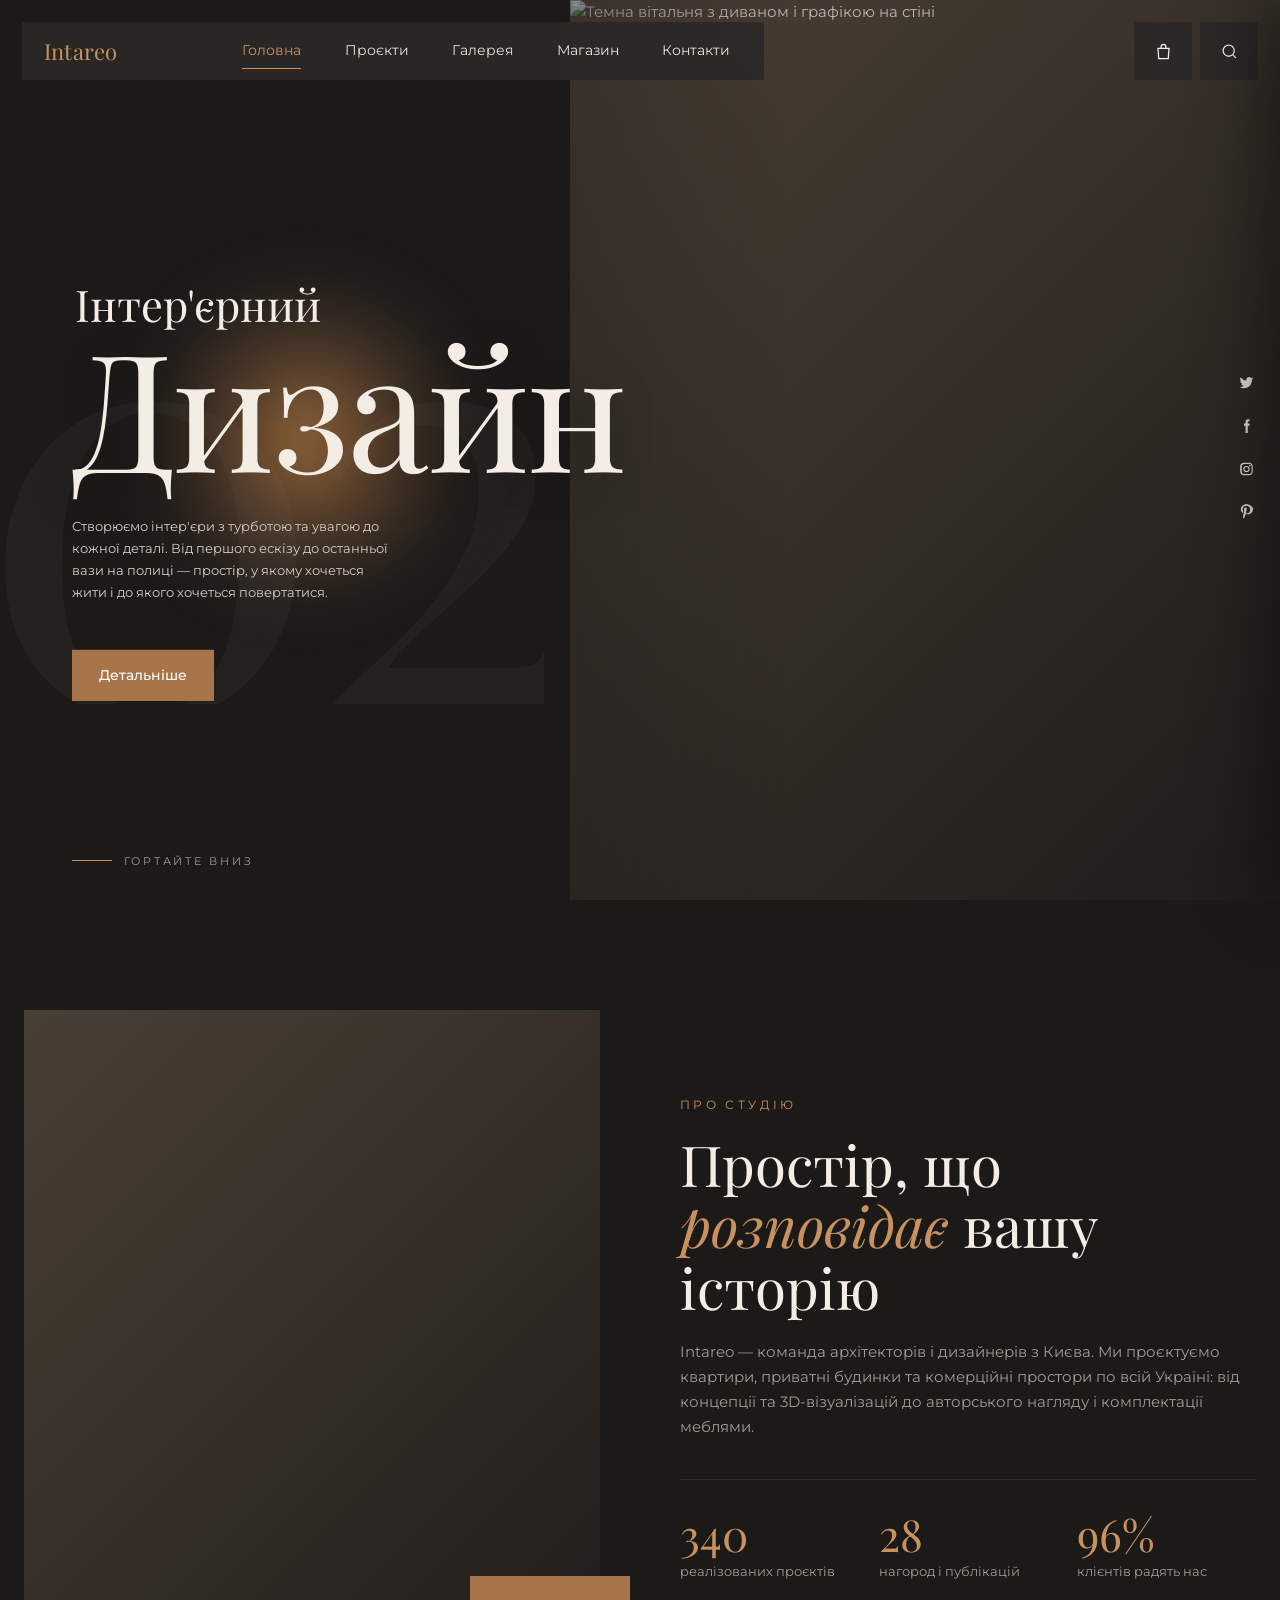
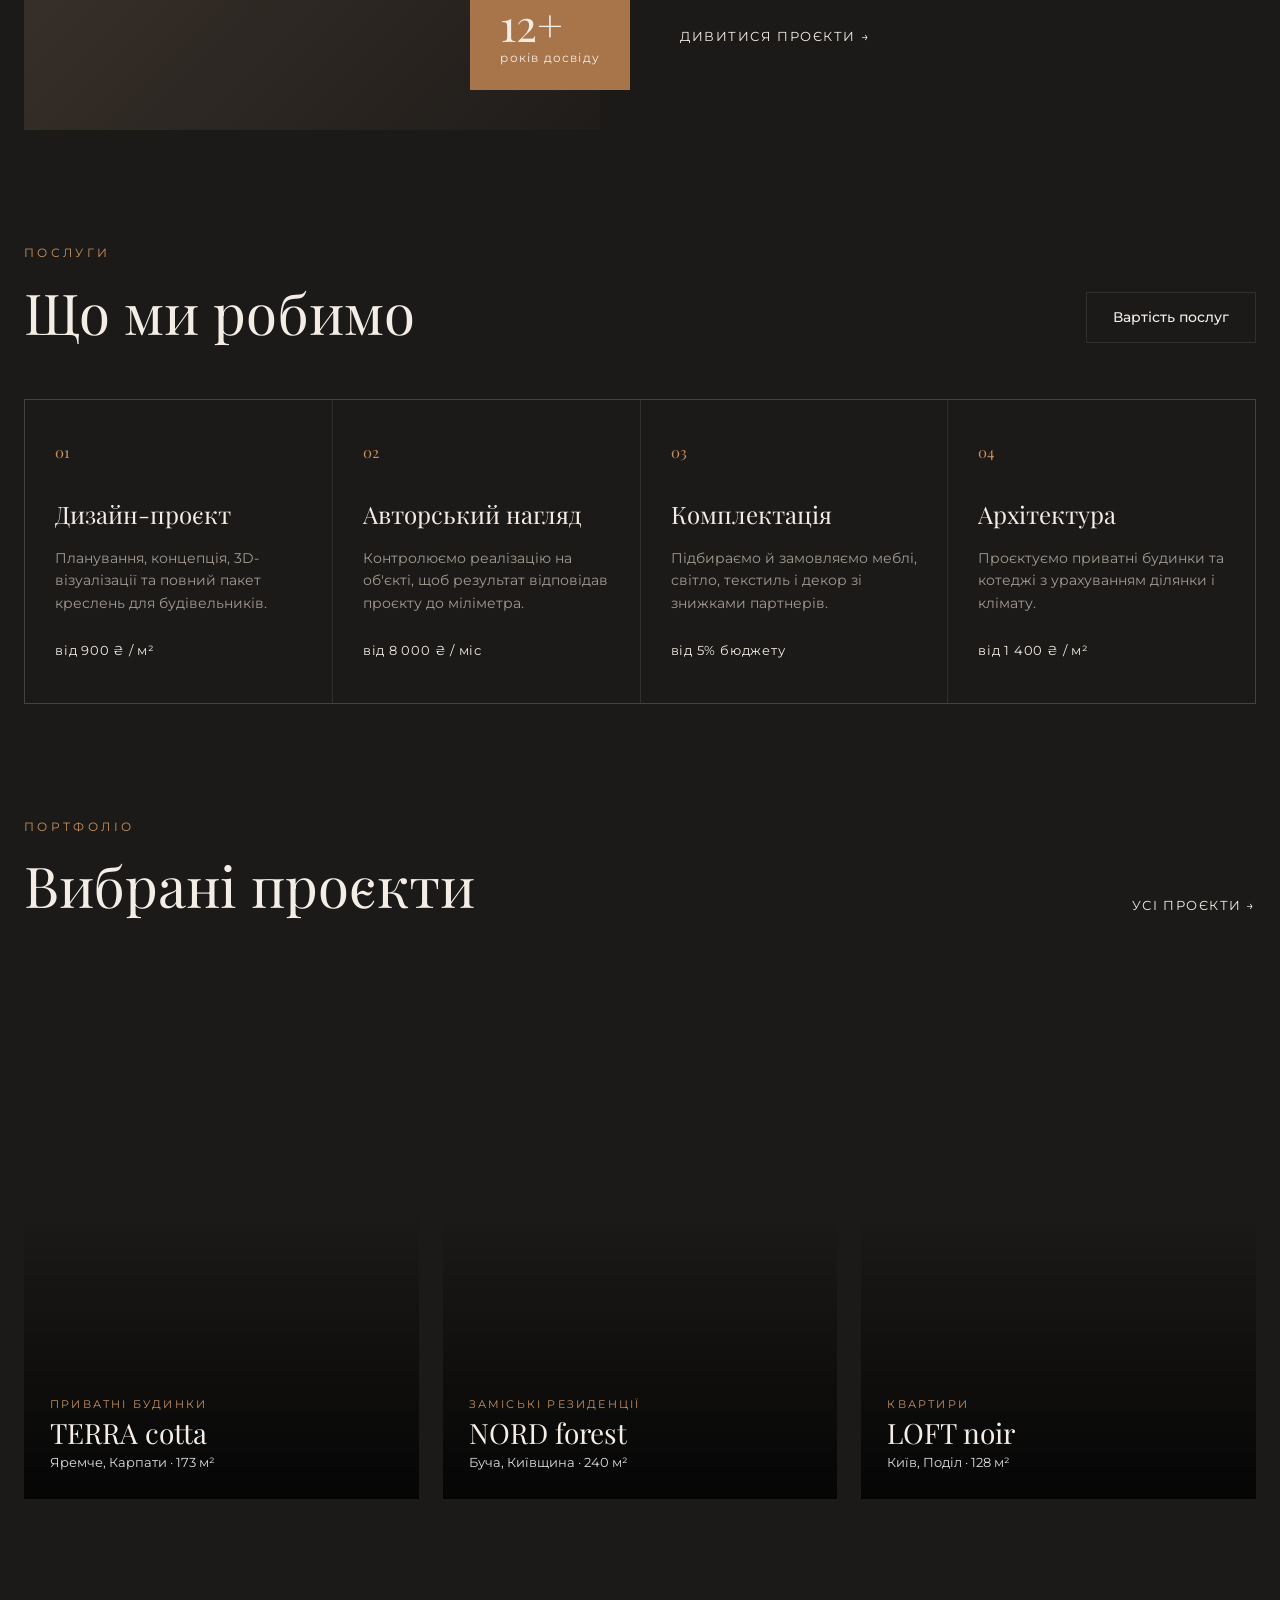
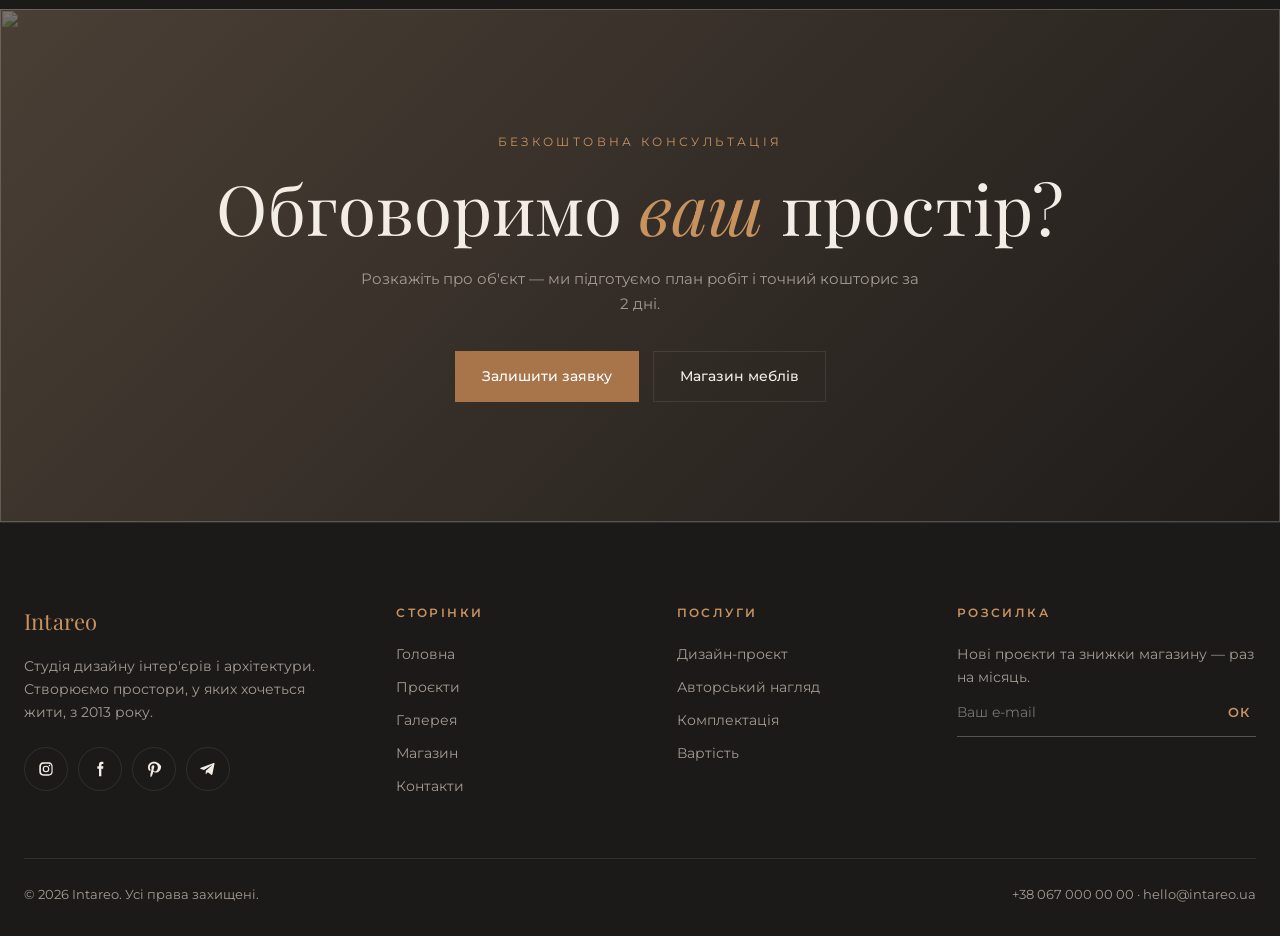
==== commit ddb6e55c: "Dark hero photo, TERRA fade, mobile fixes, og preview Co-Authored-By: Claude Opus 5.5 <noreply@anthr" ====
--- a/index.html
+++ b/index.html
@@ -9,6 +9,10 @@
 <link rel="preconnect" href="https://fonts.gstatic.com" crossorigin>
 <link href="https://fonts.googleapis.com/css2?family=Great+Vibes&family=Montserrat:wght@300;400;500;600;700&family=Playfair+Display:ital,wght@0,400;0,500;1,400&display=swap" rel="stylesheet">
 <link rel="icon" href="favicon.svg" type="image/svg+xml">
+<meta property="og:type" content="website">
+<meta property="og:title" content="Intareo — студія дизайну інтер'єрів">
+<meta property="og:image" content="https://vana09179-hash.github.io/intareo-interior/og.jpg">
+<meta name="twitter:card" content="summary_large_image">
 <link rel="stylesheet" href="css/style.css">
 </head>
 <body data-page="home">
@@ -29,7 +33,7 @@
       <div class="scroll-hint"><i></i>Гортайте вниз</div>
     </div>
     <div class="hero-right ph">
-      <img src="https://images.unsplash.com/photo-1617806118233-18e1de247200?auto=format&fit=crop&w=1800&q=80" alt="Темна їдальня з круглим столом і підвісними світильниками">
+      <img src="https://images.unsplash.com/photo-1618219740975-d40978bb7378?auto=format&fit=crop&w=1800&q=80" alt="Темна вітальня з диваном і графікою на стіні">
     </div>
   </section>
 
--- a/css/style.css
+++ b/css/style.css
@@ -72,10 +72,10 @@
 @keyframes glow{to{transform:translate(20px,-14px) scale(1.08);opacity:.85}}
 .hero-content{position:absolute;left:clamp(24px,5.6vw,80px);top:50%;transform:translateY(-40%);width:max-content}
 .hero-sub{font-family:var(--serif);font-size:clamp(30px,3.4vw,52px);line-height:1;margin-bottom:-.05em;padding-left:.08em}
-.hero-title{font-family:var(--serif);font-weight:400;font-size:clamp(90px,11.6vw,186px);line-height:1;letter-spacing:-.015em;white-space:nowrap;text-shadow:0 10px 40px rgba(0,0,0,.25)}
+.hero-title{font-family:var(--serif);font-weight:400;font-size:clamp(90px,12.8vw,210px);line-height:1;letter-spacing:-.015em;white-space:nowrap;text-shadow:0 10px 40px rgba(0,0,0,.25)}
 .hero-text{max-width:320px;font-size:12.5px;line-height:1.75;color:#d8d0c7;margin:28px 0 46px}
 .hero-right{position:relative;overflow:hidden}
-.hero-right img{width:100%;height:100%;object-fit:cover;transform:scale(1.06);animation:heroZoom 14s ease-out forwards}
+.hero-right img{width:100%;height:100%;object-fit:cover;object-position:40% center;filter:brightness(.78) saturate(.9);transform:scale(1.06);animation:heroZoom 14s ease-out forwards}
 @keyframes heroZoom{to{transform:scale(1)}}
 .hero-right::after{content:"";position:absolute;inset:0;background:linear-gradient(90deg,rgba(28,26,25,.35),transparent 30%)}
 .scroll-hint{position:absolute;left:clamp(24px,5.6vw,80px);bottom:30px;font-size:11px;letter-spacing:.25em;text-transform:uppercase;color:var(--muted);display:flex;align-items:center;gap:12px;z-index:3}
@@ -278,8 +278,8 @@
 .t-layer{position:absolute;inset:0}
 .t-layer img{width:100%;height:100%;object-fit:cover;object-position:center 60%}
 .t-layer::after{content:"";position:absolute;inset:0;background:linear-gradient(180deg,rgba(20,20,22,.55) 0%,rgba(20,20,22,.2) 40%,rgba(20,20,22,.35) 80%,rgba(20,20,22,.75) 100%)}
-.t-front{clip-path:inset(54% 0 0 0);z-index:3}
-.t-big{position:absolute;z-index:2;left:50%;top:23%;transform:translateX(-50%);font-family:var(--sans);font-weight:500;font-size:clamp(110px,22.5vw,350px);line-height:.78;letter-spacing:-.025em;color:var(--cream);white-space:nowrap;pointer-events:none}
+.t-front{display:none}
+.t-big{position:absolute;z-index:2;left:50%;top:23%;transform:translateX(-50%);font-family:var(--sans);font-weight:500;font-size:clamp(110px,22.5vw,350px);line-height:.78;letter-spacing:-.025em;color:var(--cream);white-space:nowrap;pointer-events:none;-webkit-mask-image:linear-gradient(180deg,#000 48%,rgba(0,0,0,.12) 100%);mask-image:linear-gradient(180deg,#000 48%,rgba(0,0,0,.12) 100%)}
 .t-script{position:absolute;z-index:4;right:7%;top:51%;font-family:var(--script);font-size:clamp(70px,10.5vw,170px);line-height:1;color:var(--cream);pointer-events:none;text-shadow:0 6px 30px rgba(0,0,0,.35)}
 .t-studio{position:absolute;z-index:4;left:7.5%;top:20%;font-size:11px;color:rgba(255,255,255,.8)}
 .t-year{position:absolute;z-index:4;left:59%;top:18.5%;font-size:11px;line-height:1.5;color:rgba(255,255,255,.8)}
@@ -395,8 +395,9 @@
   .site-header{gap:8px}
   .socials{display:none}
   .hero{grid-template-columns:1fr;grid-template-rows:auto 46vh;height:auto;max-height:none;min-height:0}
-  .hero-left{min-height:66vh;overflow:hidden}
-  .hero-content{left:24px;top:auto;bottom:34px;transform:none;width:auto;right:24px;position:absolute}
+  .hero-left{overflow:hidden}
+  .hero-left{min-height:0;padding:120px 0 44px}
+  .hero-content{position:relative;left:auto;top:auto;bottom:auto;transform:none;width:auto;padding:0 24px}
   .hero-title{font-size:clamp(74px,22vw,150px)}
   .hero-num{font-size:70vw}
   .scroll-hint{display:none}
@@ -438,6 +439,8 @@
   .form-card{padding:30px 22px}
   .t-desc{grid-template-columns:1fr;gap:14px}
   .page-hero{padding:140px 0 50px}
+  .page-hero h1{font-size:clamp(40px,12.5vw,72px)}
+  .hero-text{margin:22px 0 30px}
   .lb-prev,.lb-next{top:auto;bottom:80px;transform:none}
   .pill-header{top:28px;left:28px;right:28px}
   .terra{padding:10px}
